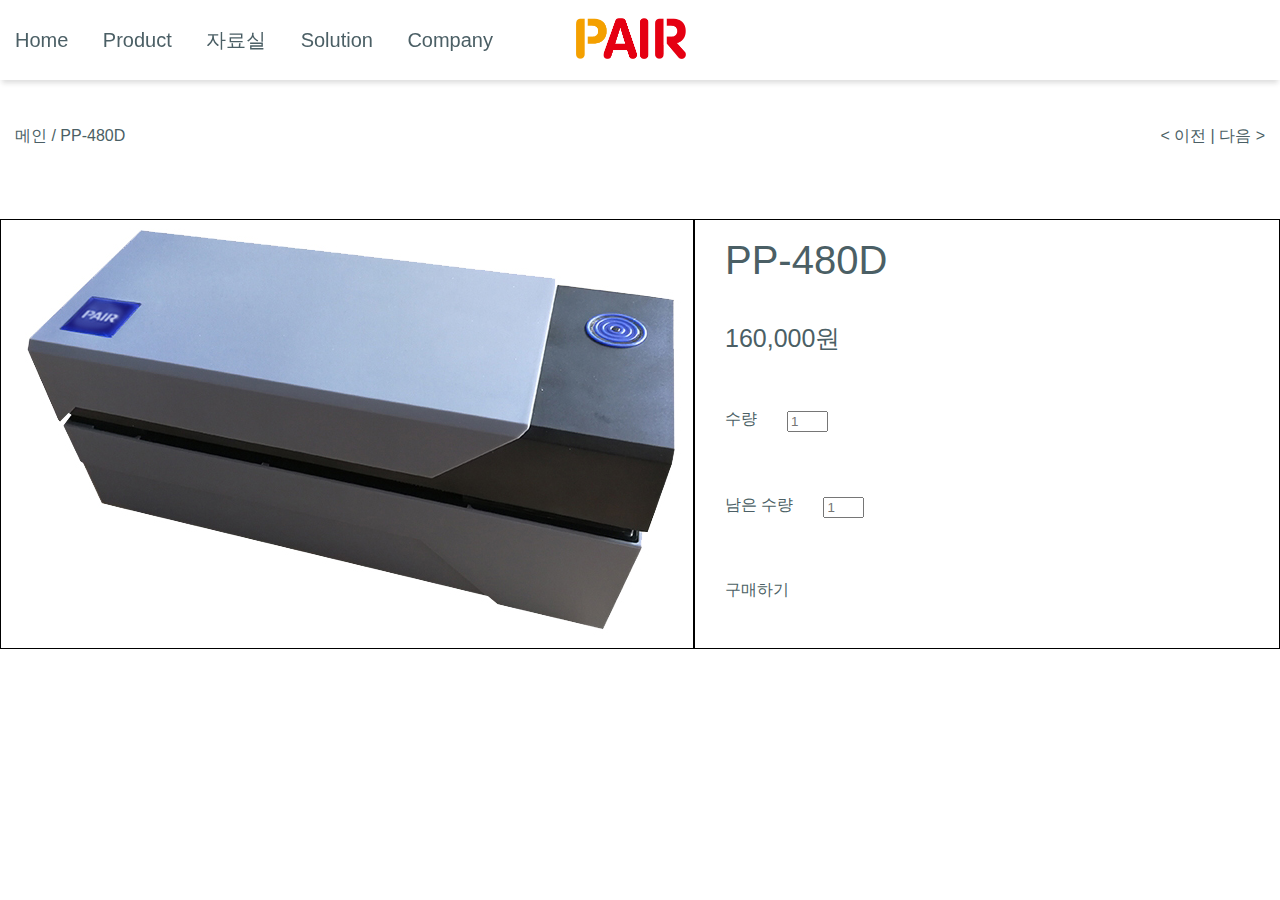
==== PP-480D.html @ 1bf1529e "20180828" ====
<!DOCTYPE html>
<html>
  <head>
    <meta charset="utf-8">
    <title>Pair</title>
  </head>
  <link rel="stylesheet" href="./style.css">
  <script src="https://ajax.googleapis.com/ajax/libs/jquery/3.1.1/jquery.min.js"></script>
  <body>
    <header class="top_header">
      <div class="header_row">
        <div class="header_column">
          <div class="nav_wrapper">
            <div class="spinner-master">
              <input type="checkbox" id="spinner-form" />
              <label for="spinner-form" class="spinner-spin">
              <div class="spinner diagonal part-1"></div>
              <div class="spinner horizontal"></div>
              <div class="spinner diagonal part-2"></div>
              </label>
            </div>
            <nav id="menu" class="menu">
              <ul class="dropdown">
                <li ><a href="#Link" title="Home">Home</a></li>
                <li ><a href="#Link" title="Product">Product</a>
                  <ul >
                    <li ><a href="#Link" title="PP-480BT ">PP-480BT</a></li>
                    <li ><a href="#Link" title="PP-480D">PP-480D</a></li>
                    <li ><a href="#Link" title="PP-480E">PP-480E</a></li>
                    <li ><a href="#Link" title="ScanB">ScanB</a></li>
                    <li ><a href="#Link" title="SJ-4800D">SJ-4800D</a></li>
                  </ul>
                </li>
                <li ><a href="#Link" title="자료실">자료실</a></li>
                <li ><a href="#Link" title="Solution">Solution</a></li>
                <li ><a href="#Link" title="Company">Company</a></li>
              </ul>
            </nav>
          </div>
        </div>
        <div class="header_column logo">
          <img src="./img/logo.png" alt="?" />
        </div>
        <div class="header_column helpu">
          <a href="http://helpu.kr/01pair">
            <img
              class="banner"
              src="http://helpu.co.kr/images/sample_banner/banner_sample2_2.gif"
              alt=""
            />
          </a>
        </div>
      </div>
    </header>

    <main>
      <section class="product_title">
        <div class="product_title_row">
          <div class="product_title_columns">
            메인 / PP-480D
          </div>
          <div class="product_title_columns product_title_columns_last">
            < 이전 | 다음 >
          </div>
        </div>
      </section>
      <section class="product_one">
        <div class="product_one_row">
          <div class="product_one_columns">
            <div class="product_one_img">
              <img src="img/PP-480D_1.jpg" alt="">
            </div>
          </div>
          <div class="product_one_columns">
            <div class="product_one_sale">
              <div class="product_one_sale_name">PP-480D</div>
              <div class="product_one_sale_price">160,000원</div>
              <div class="product_one_sale_number">
                <div class="product_one_sale_number_name">수량</div>
                <div class="product_one_sale_number_count"><input type="text" placeholder="1" size="2"></div>
              </div>
              <div class="product_one_sale_number">
                <div class="product_one_sale_number_name">남은 수량</div>
                <div class="product_one_sale_number_count"><input type="text" placeholder="1" size="2" readonly></div>
              </div>
              <div class="product_one_sale_buy">구매하기</div>
            </div>
          </div>
        </div>
      </section>
    </main>

    <script src="./js/script.js"></script>
  </body>
</html>
---- style.css ----
@import url("https://fonts.googleapis.com/css?family=Open+Sans:400,600");
@import url("https://fonts.googleapis.com/css?family=Black+Han+Sans|Do+Hyeon|Jua");
@import url("http://fonts.googleapis.com/earlyaccess/notosanskr.css");
@import url("http://fonts.googleapis.com/earlyaccess/nanumgothic.css");
@import "./css/reset.css";
@import "./css/globals.css";
@import "./css/header.css";
@import "./css/main_img.css";
@import "./css/main_product.css";
@import "./css/footer.css";
@import "./css/header_menu.css";
@import "./css/product.css";
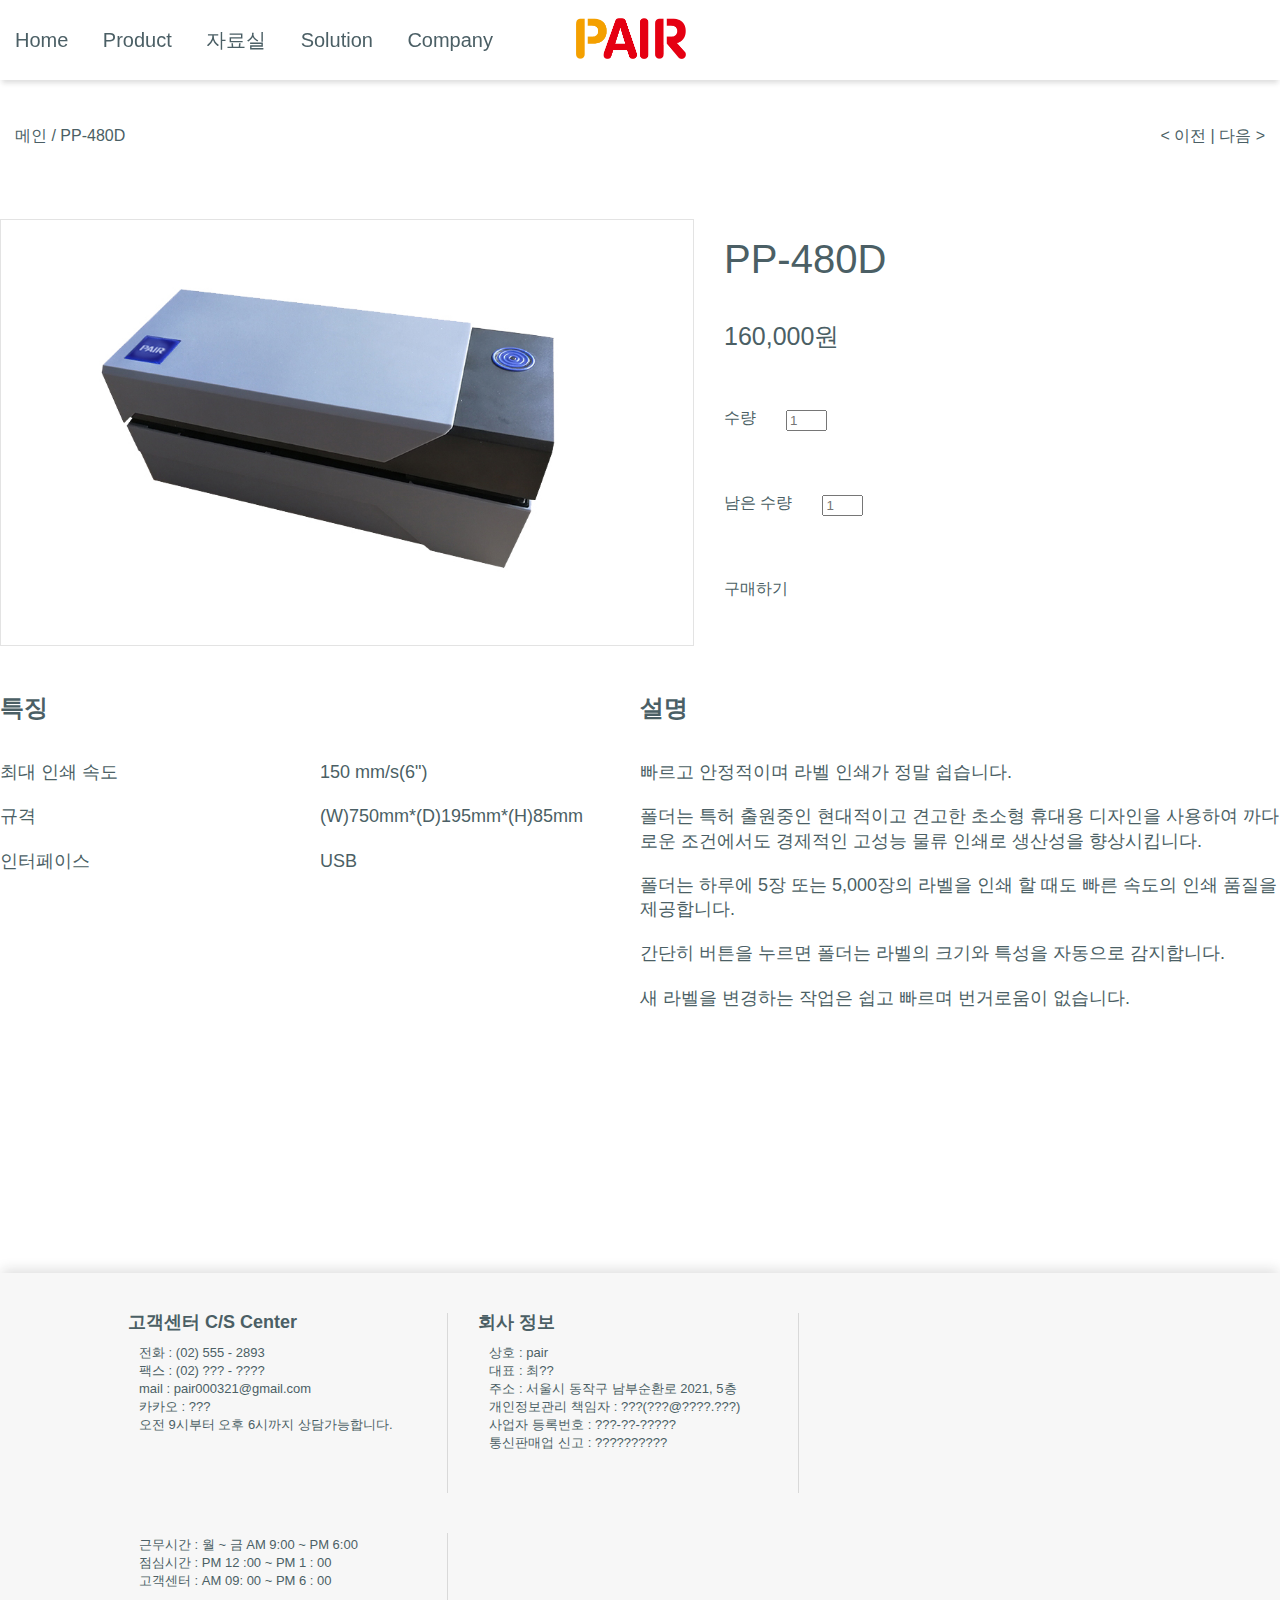
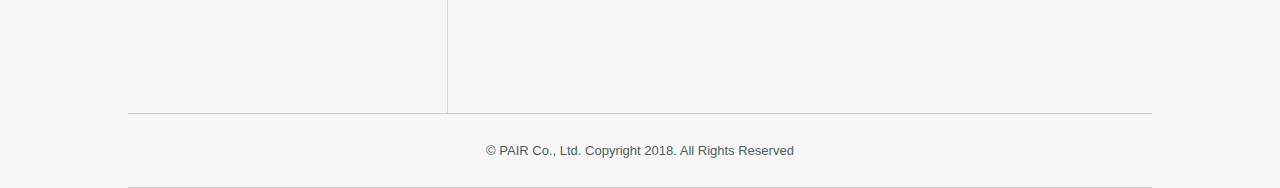
==== commit 0d22e818: "pp480D 수정" ====
--- a/PP-480D.html
+++ b/PP-480D.html
@@ -87,8 +87,89 @@
             </div>
           </div>
         </div>
+        <div class="product_one_row">
+          <div class="product_one_columns">
+            <div class="product_one_info_header">
+              <p>특징</p>
+            </div>
+            <div class="product_one_info_row">
+              <div class="product_one_info_columns">
+                <p>최대 인쇄 속도</p>
+              </div>
+              <div class="product_one_info_columns">
+                <p>150 mm/s(6")</p>
+              </div>
+            </div>
+            <div class="product_one_info_row">
+              <div class="product_one_info_columns">
+                <p>규격</p>
+              </div>
+              <div class="product_one_info_columns">
+                <p>(W)750mm*(D)195mm*(H)85mm</p>
+              </div>
+            </div>
+            <div class="product_one_info_row">
+              <div class="product_one_info_columns">
+                <p>인터페이스</p>
+              </div>
+              <div class="product_one_info_columns">
+                <p>USB</p>
+              </div>
+            </div>
+          </div>
+          <div class="product_one_columns">
+            <div class="product_one_info_header">
+              <p>설명</p>
+            </div>
+            <div class="product_one_info_row">
+              <p>빠르고 안정적이며 라벨 인쇄가 정말 쉽습니다.</p>
+            </div>
+            <div class="product_one_info_row">
+              <p>폴더는 특허 출원중인 현대적이고 견고한 초소형 휴대용 디자인을 사용하여 까다로운 조건에서도 경제적인 고성능 물류 인쇄로 생산성을 향상시킵니다.</p>
+            </div>
+            <div class="product_one_info_row">
+              <p>폴더는 하루에 5장 또는 5,000장의 라벨을 인쇄 할 때도 빠른 속도의 인쇄 품질을 제공합니다.</p>
+            </div>
+            <div class="product_one_info_row">
+              <p>간단히 버튼을 누르면 폴더는 라벨의 크기와 특성을 자동으로 감지합니다.</p>
+            </div>
+            <div class="product_one_info_row">
+              <p>새 라벨을 변경하는 작업은 쉽고 빠르며 번거로움이 없습니다.</p>
+            </div>
+          </div>
+        </div>
       </section>
     </main>
+
+    <footer class="footer">
+      <div class="footer_row">
+        <div class="footer_column">
+          <div class="footer_info_head">고객센터 C/S Center</div>
+          <div class="footer_info">전화 : (02) 555 - 2893</div>
+          <div class="footer_info">팩스 : (02) ??? - ????</div>
+          <div class="footer_info">mail : pair000321@gmail.com</div>
+          <div class="footer_info">카카오 : ???</div>
+          <div class="footer_info">오전 9시부터 오후 6시까지 상담가능합니다.</div>
+        </div>
+        <div class="footer_column">
+          <div class="footer_info_head">회사 정보</div>
+          <div class="footer_info">상호 : pair</div>
+          <div class="footer_info">대표 : 최??</div>
+          <div class="footer_info">주소 : 서울시 동작구 남부순환로 2021, 5층</div>
+          <div class="footer_info">개인정보관리 책임자 : ???(???@????.???)</div>
+          <div class="footer_info">사업자 등록번호 : ???-??-?????</div>
+          <div class="footer_info">통신판매업 신고 : ??????????</div>
+        </div>
+        <div class="footer_column">
+          <div class="footer_info">근무시간 : 월 ~ 금 AM 9:00 ~ PM 6:00</div>
+          <div class="footer_info">점심시간 : PM 12 :00 ~ PM 1 : 00</div>
+          <div class="footer_info">고객센터 : AM 09: 00 ~ PM 6 : 00</div>
+        </div>
+      </div>
+      <div class="footer_row">
+        <p class="footer_comment">© PAIR Co., Ltd. Copyright 2018. All Rights Reserved</p>
+      </div>
+    </footer>
 
     <script src="./js/script.js"></script>
   </body>
